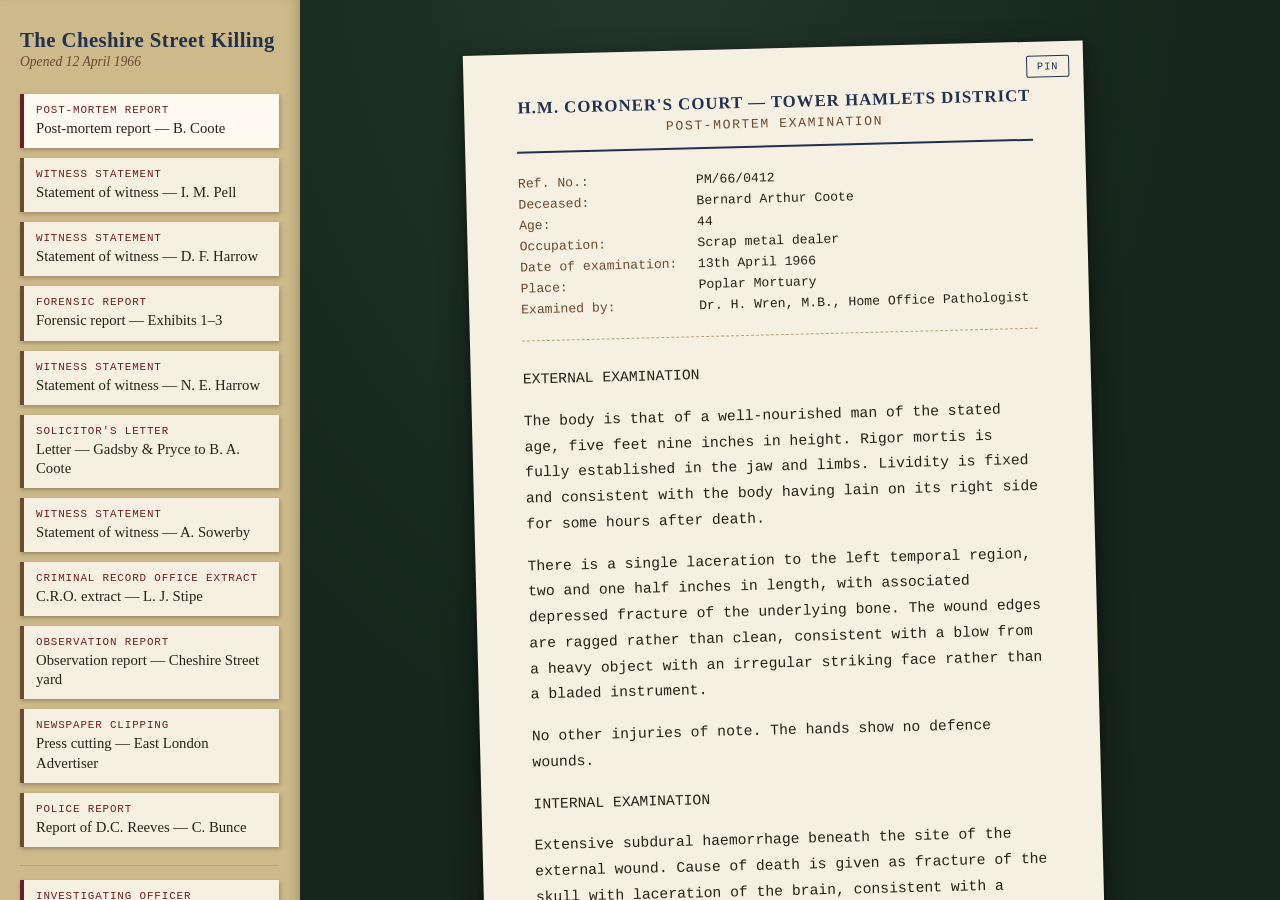
==== index.html @ 8bffec8e "Verdict report form, case-01 expansion, and hosting config - Diegetic "Report of Investigating Offic" ====
<!doctype html>
<html lang="en-GB">
<head>
<meta charset="utf-8">
<title>The Firm</title>
<meta http-equiv="refresh" content="0; url=engine/index.html">
<link rel="canonical" href="engine/index.html">
</head>
<body>
<p>Opening the case folder&hellip; <a href="engine/index.html">The Firm</a></p>
</body>
</html>
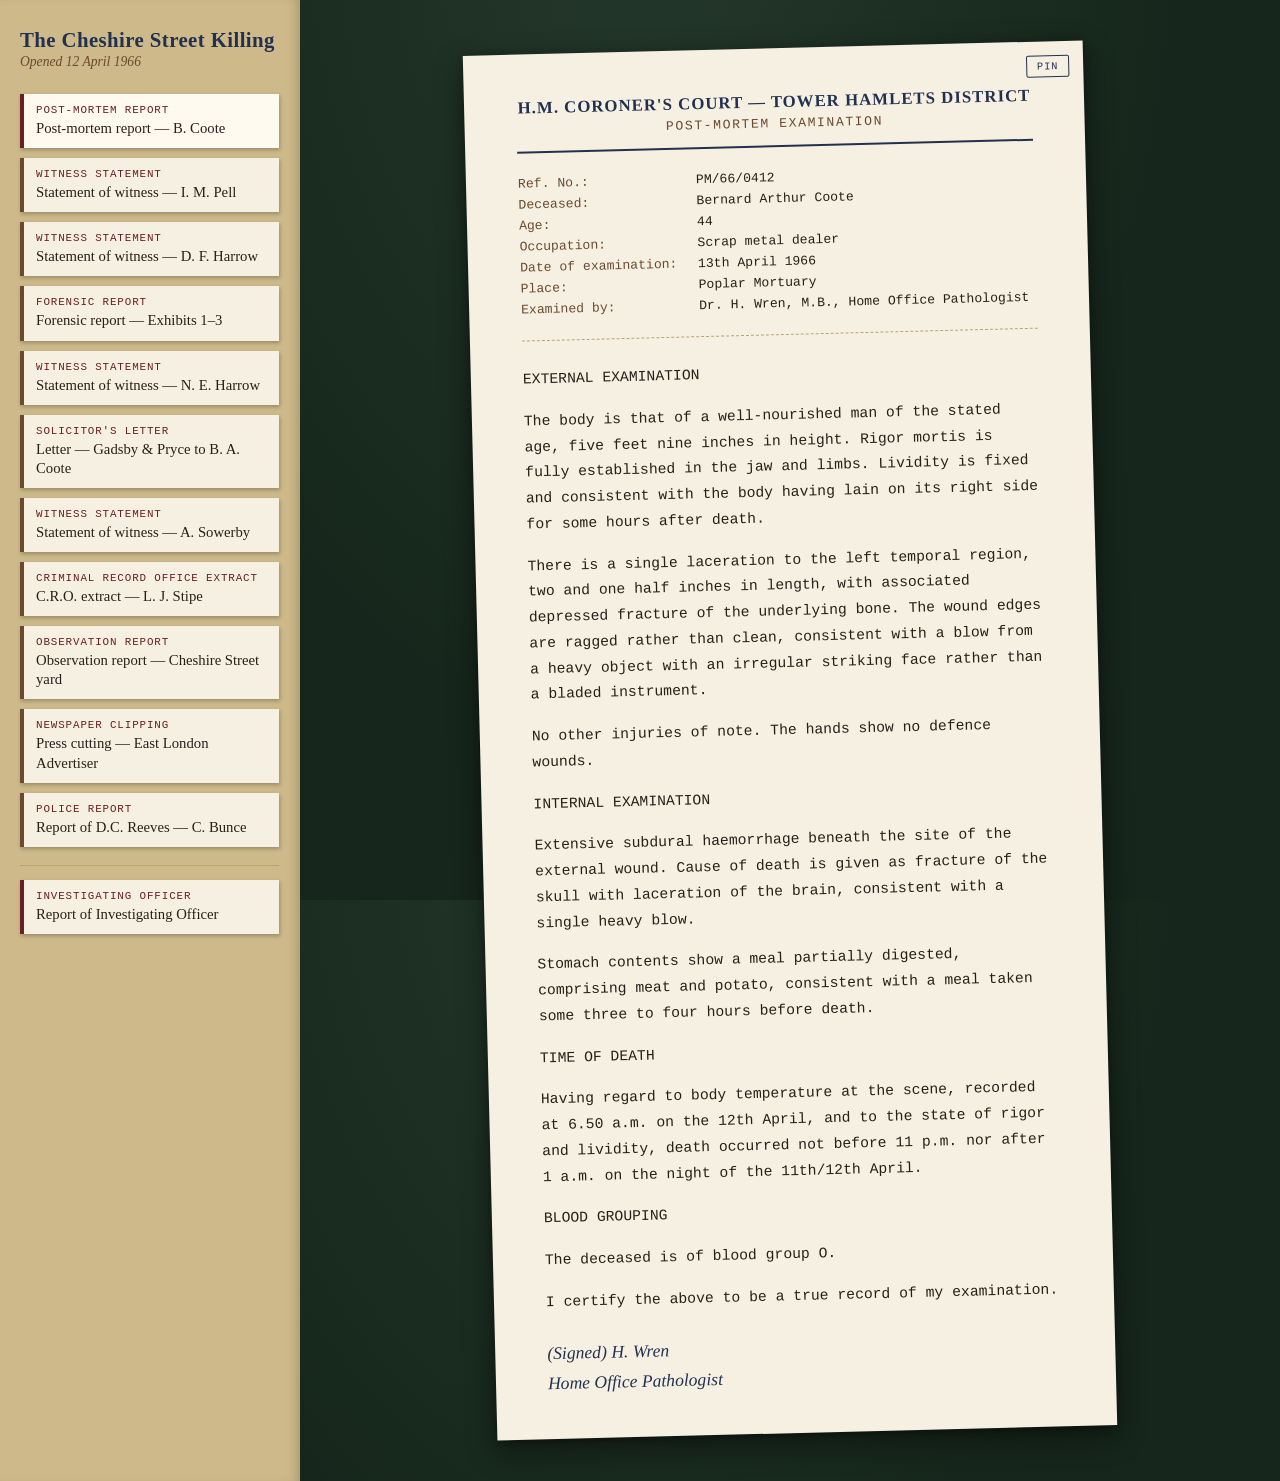
==== commit fc9c94f0: "Add files via upload" ====
--- a/index.html
+++ b/index.html
@@ -2,11 +2,33 @@
 <html lang="en-GB">
 <head>
 <meta charset="utf-8">
-<title>The Firm</title>
-<meta http-equiv="refresh" content="0; url=engine/index.html">
-<link rel="canonical" href="engine/index.html">
+<meta name="viewport" content="width=device-width, initial-scale=1">
+<title>The Firm — Case Documents</title>
+<link rel="stylesheet" href="styles.css">
 </head>
 <body>
-<p>Opening the case folder&hellip; <a href="engine/index.html">The Firm</a></p>
+<div class="app">
+  <aside class="folder">
+    <h1 class="case-title" id="case-title">&nbsp;</h1>
+    <p class="case-opens" id="case-opens">&nbsp;</p>
+    <ul class="doc-list" id="doc-list"></ul>
+
+    <div class="folder-divider"></div>
+
+    <button type="button" class="doc-list-item report-entry" id="report-entry">
+      <span class="doc-type-label">Investigating Officer</span>
+      <span class="doc-title-label">Report of Investigating Officer</span>
+    </button>
+  </aside>
+
+  <main class="reading-area" id="reading-area">
+    <div class="reading-pane pinned-pane" id="pinned-pane"></div>
+    <div class="reading-pane browse-pane" id="browse-pane">
+      <p class="placeholder">Select a document from the folder to begin reading.</p>
+    </div>
+  </main>
+</div>
+
+<script src="main.js"></script>
 </body>
 </html>
--- a/styles.css
+++ b/styles.css
@@ -0,0 +1,383 @@
+/* The Firm — document viewer
+   Period chrome, modern legibility. No texture that fights reading. */
+
+:root {
+  --manila: #cdb989;
+  --manila-dark: #b8a377;
+  --paper: #f6f0e2;
+  --paper-carbon: #eef1f4;
+  --ink: #262019;
+  --ink-blue: #22314f;
+  --oxblood: #6b1f22;
+  --tobacco: #6b4a2f;
+  --green-leather: #16261c;
+
+  --serif: Georgia, "Times New Roman", Times, serif;
+  --mono: "Courier New", Courier, "Consolas", ui-monospace, monospace;
+  --script: "Segoe Script", "Bradley Hand", "Apple Chancery", cursive;
+}
+
+* {
+  box-sizing: border-box;
+}
+
+html, body {
+  height: 100%;
+}
+
+body {
+  margin: 0;
+  background: var(--green-leather);
+  background-image:
+    radial-gradient(ellipse at 50% -10%, #24382a 0%, var(--green-leather) 60%);
+  color: var(--ink);
+  font-family: var(--serif);
+}
+
+.app {
+  display: grid;
+  grid-template-columns: 300px 1fr;
+  min-height: 100vh;
+}
+
+/* ---------- folder / document list ---------- */
+
+.folder {
+  background: var(--manila);
+  border-right: 1px solid var(--manila-dark);
+  padding: 28px 20px;
+  box-shadow: inset -8px 0 16px -12px rgba(0, 0, 0, 0.4);
+}
+
+.case-title {
+  margin: 0 0 2px;
+  font-size: 1.3rem;
+  color: var(--ink-blue);
+  letter-spacing: 0.02em;
+}
+
+.case-opens {
+  margin: 0 0 24px;
+  font-size: 0.85rem;
+  color: var(--tobacco);
+  font-style: italic;
+}
+
+.doc-list {
+  list-style: none;
+  margin: 0;
+  padding: 0;
+  display: flex;
+  flex-direction: column;
+  gap: 10px;
+}
+
+.doc-list-item {
+  background: var(--paper);
+  border-left: 4px solid var(--tobacco);
+  padding: 10px 12px;
+  cursor: pointer;
+  box-shadow: 1px 2px 4px rgba(0, 0, 0, 0.25);
+  transition: transform 0.1s ease, box-shadow 0.1s ease;
+}
+
+.doc-list-item:hover {
+  transform: translateX(2px);
+  box-shadow: 2px 3px 6px rgba(0, 0, 0, 0.35);
+}
+
+.doc-list-item.active {
+  border-left-color: var(--oxblood);
+  background: #fffaf0;
+}
+
+.doc-type-label {
+  display: block;
+  font-family: var(--mono);
+  font-size: 0.68rem;
+  letter-spacing: 0.08em;
+  text-transform: uppercase;
+  color: var(--oxblood);
+  margin-bottom: 3px;
+}
+
+.doc-title-label {
+  display: block;
+  font-size: 0.92rem;
+  color: var(--ink);
+  line-height: 1.3;
+}
+
+.pin-flag {
+  display: none;
+  font-family: var(--mono);
+  font-size: 0.65rem;
+  letter-spacing: 0.08em;
+  text-transform: uppercase;
+  color: var(--ink-blue);
+  margin-top: 4px;
+}
+
+.doc-list-item.pinned {
+  border-left-color: var(--ink-blue);
+}
+
+.doc-list-item.pinned .pin-flag {
+  display: block;
+}
+
+.folder-divider {
+  height: 1px;
+  background: var(--manila-dark);
+  margin: 18px 0 14px;
+}
+
+.report-entry {
+  display: block;
+  width: 100%;
+  font: inherit;
+  text-align: left;
+  border: none;
+  border-left: 4px solid var(--oxblood);
+}
+
+/* ---------- reading area ---------- */
+
+.reading-area {
+  padding: 48px 40px;
+  display: flex;
+  justify-content: center;
+  align-items: flex-start;
+  gap: 0;
+  overflow-y: auto;
+}
+
+.reading-area.split {
+  justify-content: stretch;
+  gap: 32px;
+}
+
+.reading-pane {
+  flex: 1 1 0;
+  min-width: 0;
+  display: flex;
+  justify-content: center;
+}
+
+.pinned-pane {
+  display: none;
+}
+
+.reading-area.split .pinned-pane {
+  display: flex;
+  padding-right: 32px;
+  border-right: 1px dashed rgba(255, 255, 255, 0.18);
+}
+
+.placeholder {
+  color: #c9c2ae;
+  font-style: italic;
+  margin-top: 120px;
+  font-size: 1rem;
+}
+
+.document-sheet {
+  position: relative;
+  background: var(--paper);
+  max-width: 620px;
+  width: 100%;
+  padding: 44px 52px 40px;
+  box-shadow: 0 10px 30px rgba(0, 0, 0, 0.45), 0 2px 6px rgba(0, 0, 0, 0.3);
+  transform: rotate(var(--tilt, 0deg));
+}
+
+.reading-area.split .document-sheet {
+  padding: 40px 32px 32px;
+}
+
+.pin-toggle {
+  position: absolute;
+  top: 14px;
+  right: 14px;
+  font-family: var(--mono);
+  font-size: 0.65rem;
+  letter-spacing: 0.08em;
+  text-transform: uppercase;
+  background: var(--paper);
+  border: 1px solid var(--ink-blue);
+  color: var(--ink-blue);
+  padding: 4px 10px;
+  cursor: pointer;
+  border-radius: 2px;
+}
+
+.pin-toggle:hover {
+  background: var(--ink-blue);
+  color: var(--paper);
+}
+
+.pin-toggle.pinned {
+  border-color: var(--oxblood);
+  color: var(--oxblood);
+}
+
+.pin-toggle.pinned:hover {
+  background: var(--oxblood);
+  color: var(--paper);
+}
+
+.letterhead {
+  text-align: center;
+  border-bottom: 2px solid var(--ink-blue);
+  padding-bottom: 14px;
+  margin-bottom: 20px;
+}
+
+.letterhead-org {
+  margin: 0;
+  font-family: var(--serif);
+  font-weight: bold;
+  font-size: 1.05rem;
+  letter-spacing: 0.06em;
+  text-transform: uppercase;
+  color: var(--ink-blue);
+}
+
+.letterhead-sub {
+  margin: 4px 0 0;
+  font-family: var(--mono);
+  font-size: 0.82rem;
+  letter-spacing: 0.12em;
+  text-transform: uppercase;
+  color: var(--tobacco);
+}
+
+.doc-meta {
+  font-family: var(--mono);
+  font-size: 0.82rem;
+  line-height: 1.6;
+  margin: 0 0 26px;
+  padding-bottom: 20px;
+  border-bottom: 1px dashed var(--manila-dark);
+  color: var(--ink);
+}
+
+.doc-meta-row {
+  display: grid;
+  grid-template-columns: 170px 1fr;
+  gap: 8px;
+}
+
+.doc-meta-label {
+  color: var(--tobacco);
+}
+
+.doc-meta-value {
+  color: var(--ink);
+}
+
+.doc-body {
+  font-family: var(--mono);
+  font-size: 0.92rem;
+  line-height: 1.75;
+  color: var(--ink);
+}
+
+.doc-body p {
+  margin: 0 0 16px;
+  white-space: pre-wrap;
+}
+
+.doc-body p:last-child {
+  margin-bottom: 0;
+}
+
+.doc-body s {
+  color: var(--tobacco);
+  text-decoration-color: var(--oxblood);
+}
+
+/* signature lines read slightly differently from the typed body */
+.doc-body p.signature-line {
+  font-family: var(--script);
+  font-style: italic;
+  font-size: 1.1rem;
+  color: var(--ink-blue);
+  margin-top: 22px;
+}
+
+/* per-type accents */
+.document-sheet[data-type="post-mortem"] .letterhead {
+  border-bottom-color: var(--ink-blue);
+}
+
+.document-sheet[data-type="witness-statement"] .letterhead {
+  border-bottom-color: var(--tobacco);
+}
+
+.document-sheet[data-type="forensic"] .letterhead {
+  border-bottom-color: var(--oxblood);
+}
+
+.document-sheet[data-type="report-form"] .letterhead {
+  border-bottom-color: var(--oxblood);
+}
+
+.document-sheet[data-type="internal-memo"] .letterhead {
+  border-bottom-color: var(--green-leather);
+}
+
+/* ---------- report of investigating officer ---------- */
+
+.report-form-fields {
+  margin-top: 4px;
+}
+
+.report-field {
+  margin-bottom: 22px;
+}
+
+.report-field-label {
+  display: block;
+  font-family: var(--mono);
+  font-size: 0.72rem;
+  letter-spacing: 0.05em;
+  text-transform: uppercase;
+  color: var(--tobacco);
+  margin-bottom: 6px;
+}
+
+.report-field-input {
+  width: 100%;
+  font-family: var(--mono);
+  font-size: 0.92rem;
+  color: var(--ink);
+  background: transparent;
+  border: none;
+  border-bottom: 1px dashed var(--manila-dark);
+  padding: 4px 2px 8px;
+}
+
+.report-field-input:focus {
+  outline: none;
+  border-bottom: 1px solid var(--oxblood);
+}
+
+.report-submit {
+  margin-top: 8px;
+  font-family: var(--mono);
+  font-size: 0.78rem;
+  letter-spacing: 0.1em;
+  text-transform: uppercase;
+  background: transparent;
+  border: 2px solid var(--oxblood);
+  color: var(--oxblood);
+  padding: 9px 20px;
+  cursor: pointer;
+  border-radius: 2px;
+}
+
+.report-submit:hover {
+  background: var(--oxblood);
+  color: var(--paper);
+}
